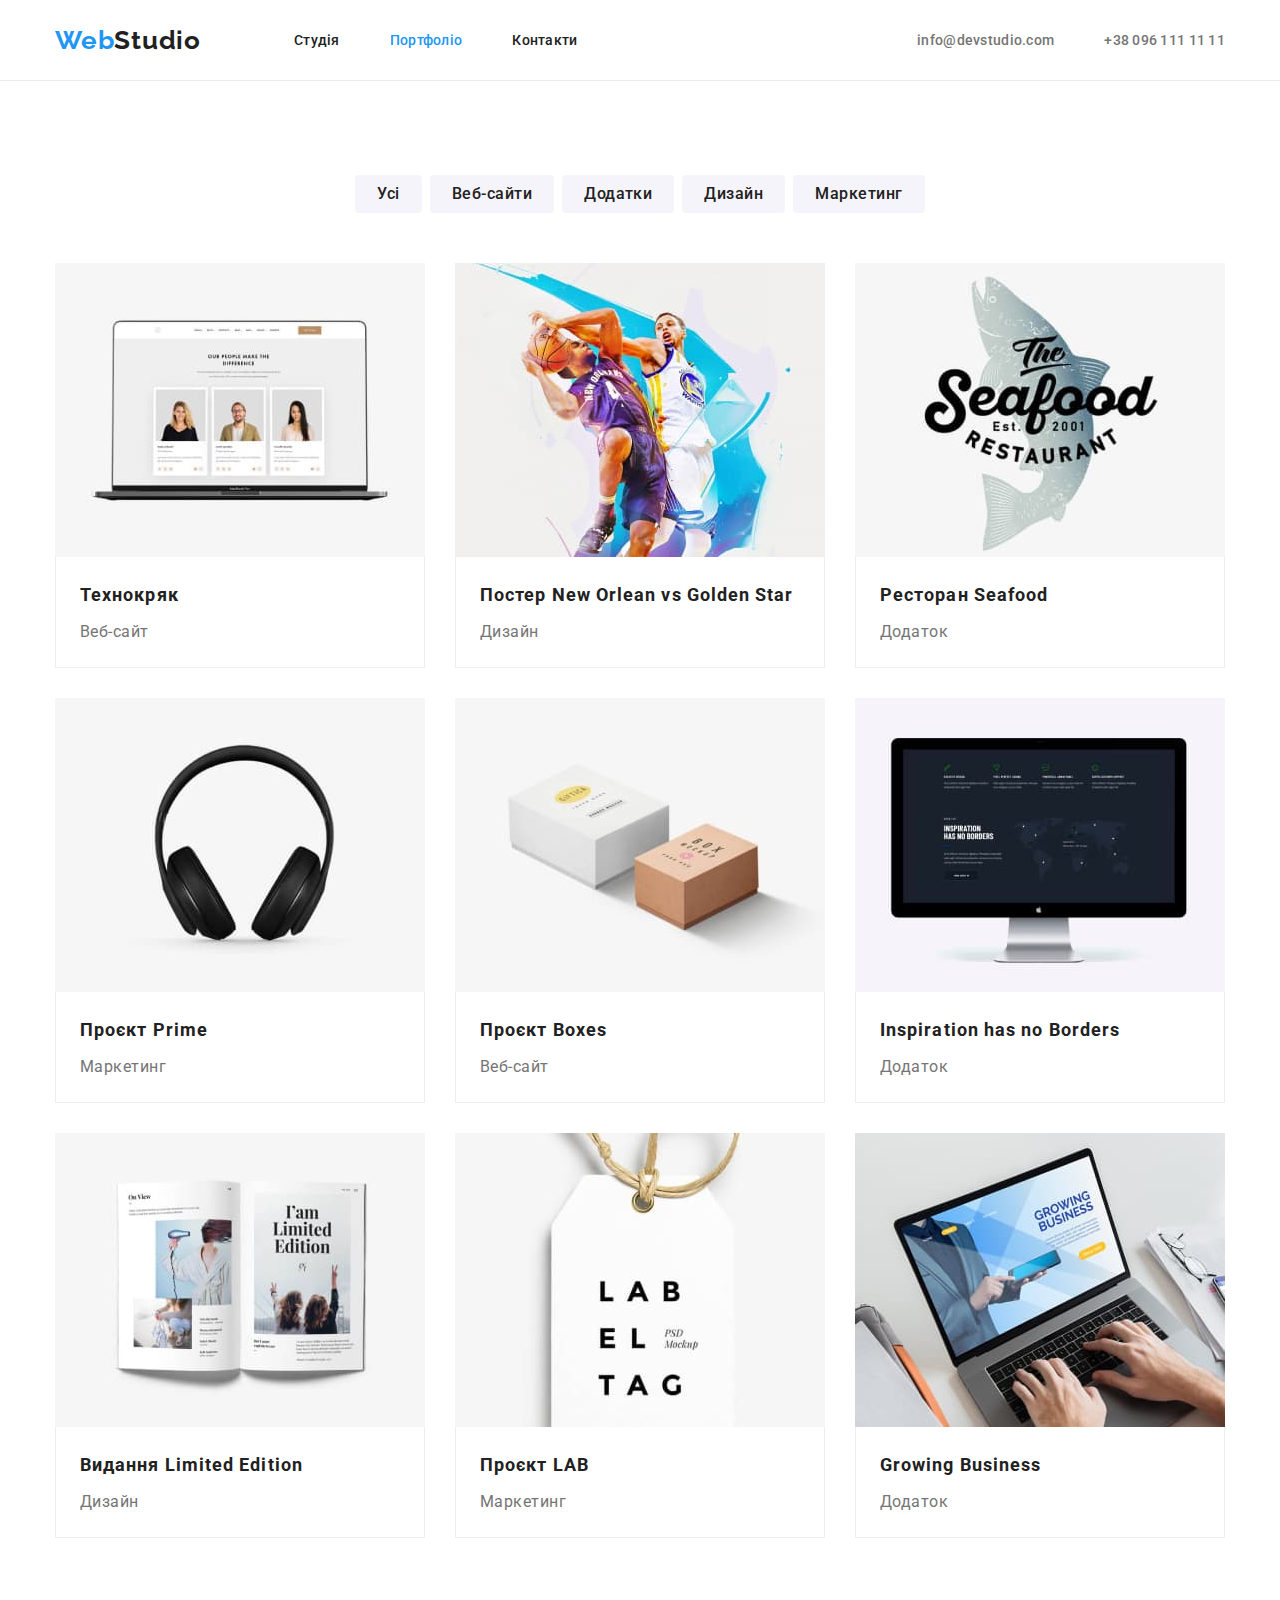
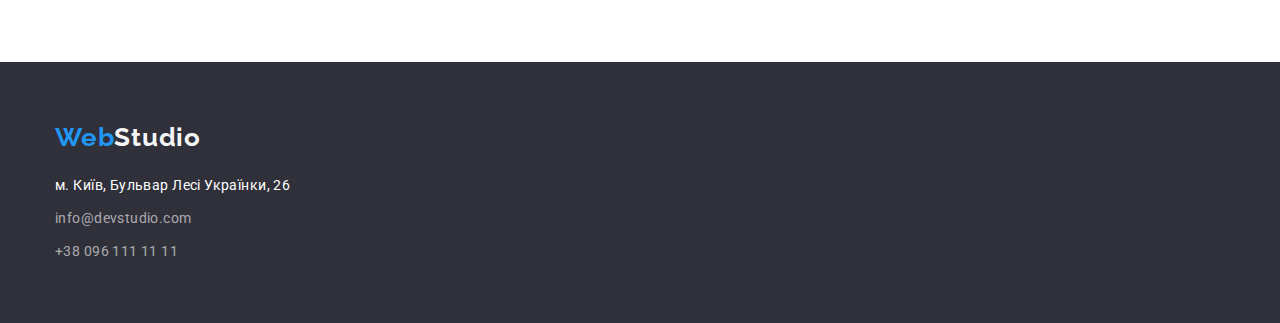
==== portfolio.html @ 73512616 "02.11 dz4 hero" ====
<!DOCTYPE html>
<html lang="en">
<head>
    <meta charset="UTF-8">
    <meta http-equiv="X-UA-Compatible" content="IE=edge">
    <meta name="viewport" content="width=device-width, initial-scale=1.0">
    <link rel="preconnect" href="https://fonts.googleapis.com">
    <link rel="preconnect" href="https://fonts.gstatic.com" crossorigin>
    <link href="https://fonts.googleapis.com/css2?family=Raleway:wght@700&family=Roboto:wght@400;500;700;900&display=swap"
     rel="stylesheet">
    <title>Портфоліо</title>
        <link rel="stylesheet" href="https://cdnjs.cloudflare.com/ajax/libs/modern-normalize/1.1.0/modern-normalize.min.css">
    <link rel="stylesheet" href="./css/styles.css">

</head>
<body class="page">
    <!-- HEADER -->
    <header class="header">
        <div class="container main-header">
            <nav class="nav-list">
                <a href="" class="logo">
                    <span class="logo-color">Web</span>Studio </a>
                <ul class="site-nav list">
    <li class="item"><a href="./index.html" class="link">Студія</a></li>
    <li class="item"><a href="" class="link current">Портфоліо</a></li>
    <li class="item"><a href="" class="link">Контакти</a></li>
</ul>
</nav>

<ul class="contacts list">
    <li class="item"><a href="mailto:info@devstudio.com" class="link">info@devstudio.com</a></li>
    <li class="item"><a href="tel:+380961111111" class="link">+38 096 111 11 11</a></li>
</ul>
</div>
</header>
    
    <main>
        <section class="section portfolio">
                        <div class="container">
    <h1 class="visually-hidden">Наші переваги</h1>
        <ul class="projects list">
        <li class="item"><button class="projects-button button" type="button">Усі</button></li>
        <li class="item"><button class="projects-button button" type="button">Веб-сайти</button></li>
        <li class="item"><button class="projects-button button" type="button">Додатки</button></li>
        <li class="item"><button class="projects-button button" type="button">Дизайн</button></li>
        <li class="item"><button class="projects-button button" type="button">Маркетинг</button></li>
    </ul>

<ul class="project-list list">
<li class="item"> 
    <a class="project-item" href=""><img src="image/techno.jpg" alt="Технокряк" width="370" height="294">
    <div class="name-project">
    <h2 class="title-project">Технокряк</h2>
    <p class="type-project">Веб-сайт</p></div>
</a></li>
    <li class="item"> 
        <a class="project-item" href=""><img src="image/orlean.jpg" alt="Постер" width="370" height="294">
    <div class="name-project">
    <h2 class="title-project">Постер New Orlean vs Golden Star</h2>
    <p class="type-project">Дизайн</p></div>
</a></li>
    <li class="item"> 
        <a class="project-item" href=""><img src="image/seafood.jpg" alt="Ресторан" width="370" height="294">
    <div class="name-project">
    <h2 class="title-project">Ресторан Seafood</h2>
    <p class="type-project">Додаток</p></div>
</a></li>
    <li class="item"> <a class="project-item" href=""><img src="image/prime.jpg" alt="Проєкт 1" width="370" height="294">
    <div class="name-project">
    <h2 class="title-project">Проєкт Prime</h2>
    <p class="type-project">Маркетинг</p></div>
</a></li>
    <li class="item"> <a class="project-item" href=""><img src="image/boxes.jpg" alt="Проєкт 2" width="370" height="294">
    <div class="name-project">
    <h2 class="title-project">Проєкт Boxes</h2>
    <p class="type-project">Веб-сайт</p></div>
</a></li>
    <li class="item"> <a class="project-item" href=""><img src="image/inspiration.jpg" alt="Inspiration has no Borders" width="370" height="294">
    <div class="name-project">
    <h2 class="title-project">Inspiration has no Borders</h2>
    <p class="type-project">Додаток</p></div>
</a></li>
    <li class="item"> <a class="project-item" href=""><img src="image/limited.jpg" alt="Видання" width="370" height="294">
    <div class="name-project">
    <h2 class="title-project">Видання Limited Edition</h2>
    <p class="type-project">Дизайн</p></div>
</a></li>
    <li class="item"> <a class="project-item" href=""><img src="image/lab.jpg" alt="Проєкт 3" width="370" height="294">
    <div class="name-project">
    <h2 class="title-project">Проєкт LAB</h2>
    <p class="type-project">Маркетинг</p></div>
</a></li>
    <li class="item"> <a class="project-item" href=""><img src="image/business.jpg" alt="Growing Business" width="370" height="294">
    <div class="name-project">
    <h2 class="title-project">Growing Business</h2>
    <p class="type-project">Додаток</p></div>
</a></li>
</ul>
</div>
</section>


    </main>
    <footer class="footer">
        <div class="container footer-main">
            <a href="" class="logo">
                <span class="logo-color">Web</span><span class="logo-color-name">Studio</span></a>
    
            <address>
                <ul class="footer-contacts list">
                    <li class="item"><a href="https://goo.gl/maps/XcFaBaofBQ11y2KW9" target="_blank" class="address link"
                            rel="noreferrer noopener nofollow">
                            м. Київ, Бульвар Лесі Українки, 26</a></li>
                    <li class="item"><a href="mailto:info@devstudio.com" class="link">info@devstudio.com</a></li>
                    <li class="item"><a href="tel:+380961111111" class="link">+38 096 111 11 11</a></li>
                </ul>
            </address>
        </div>
    </footer>
</body>
</html>
---- css/styles.css ----
/* General */
:root {
    --primary-text-color: #212121;
    --secondary-text-color: #757575;
    --accent-color: #2196F3;
    --primary-white-color: #F5F5F5;
    --secondary-white-color:#FFFFFF;
}
.page {
    color: var(--primary-text-color);
    font-family: Roboto, sans-serif;
       
}
.link, .logo, .project-item{
    text-decoration: none;
}
.list{
padding:0;
margin:0;
list-style: none;
}

.visually-hidden {
    position: absolute;
    white-space: nowrap;
    width: 1px;
    height: 1px;
    overflow: hidden;
    border: 0;
    padding: 0;
    clip: rect(0 0 0 0);
    clip-path: inset(50%);
    margin: -1px;
}
h1,h2,h3,h4,h5,ul,p{
padding: 0;
margin: 0;
}
img{
    display: block;
    width: 100%;
    height: auto;
}
.container {
    margin-left: auto;
    margin-right: auto;
    width: 1200px;
    padding-left: 15px;
    padding-right: 15px;
    /* outline: 2px solid tomato; */
}

/* Header */
.header{
background-color: var(--secondary-white-color);
border-bottom: 1px solid #ECECEC;

}
.main-header{
    display: flex;
}
.nav-list{
    display: flex;
    align-items: center;
}
.site-nav{
    display: flex;
}
.site-nav .item:not(:last-child){
    margin-right: 50px;
}
.contacts {
    display: flex;
    margin-left: auto;
    align-items: center;
}
.contacts .item+.item {
    margin-left: 50px;
}

.site-nav .link{
padding-top: 32px;
padding-bottom: 32px;
display: block;

color:var(--primary-text-color);
font-weight: 500;
font-size: 14px;
line-height: calc(16/14);
letter-spacing: 0.02em; 

}
.link.current {
color: var(--accent-color);
}
.site-nav .link:hover, .site-nav .link:focus
{
color:var(--accent-color);

}
.contacts .link {
  display: block;
    padding-top: 32px;
    padding-bottom: 32px;

  color: var(--secondary-text-color);
  font-weight: 500;
  font-size: 14px;
  line-height: calc(16/14);
  letter-spacing: 0.02em; 
}

.contacts .link:hover,
.contacts .link:focus {
    color: var(--accent-color);
}
.logo {
    display: block;
        margin-right: 93px;

    color: var(--primary-text-color);
    font-family: Raleway;
     font-style: normal;
     font-weight: 700;
     font-size: 26px;
     line-height: 31px;
     letter-spacing: 0.03em;
     
 }

.logo-color {
     color: var(--accent-color);
 }
 .logo-color-name {
     color: var(--primary-white-color);
 }
 /* Section */
 .hero{
    padding-top: 200px;
    padding-bottom: 200px;

    /* background-color: #2F303A;  */
    text-align: center;
    
    /* overlay */
    max-width: 1600px;
        height: 600px;
        margin-left: auto;
        margin-right: auto;
        outline: 1px solid black;
    background-image: linear-gradient(to right,rgba(47, 48, 58,0.4),
        rgba(47, 48, 58, 0.4)), url("../image/hero.jpg");
    
        background-repeat: no-repeat;
        background-position: center;
        /* background-size: cover; */
     } 

 .hero-title{
margin: 0 auto;
margin-bottom: 30px;
width: 696px;

color: var(--secondary-white-color);
font-weight: 900;
font-size: 44px;
line-height: calc(60/44);
letter-spacing: 0.06em;
text-transform: uppercase;
}
.section{
    padding-bottom:94px;
    
}
.section-title {
    margin-top:0;
    margin-bottom: 50px;
    font-weight: 700;

    font-size: 36px;
    line-height: calc(42/36);
    text-align: center;
    letter-spacing: 0.03em;
}
.title{
    font-weight: 700;
    font-size: 14px;
    line-height: calc(16/14);
    letter-spacing: 0.03em;
    text-transform: uppercase;
}
.benefits{
    padding-top: 94px;
}
.benefits-list, .our-work, .our-team{
    display: flex;
    
}
.benefits-list .title{
    margin-bottom: 10px;
}
    .benefits-list .item{
    margin-right: 30px;
    width: 270px;
        
    }
   .benefits-list .item:nth-child(4n) {
    margin-right: 0;
   }

.benefits-description{
color: var(--secondary-text-color);
font-weight: 400;
font-size: 14px;
line-height: calc(24/14);
letter-spacing: 0.03em;
}
.our-work .item{
width: 370px;
margin-right: 30px;
}
.our-work .item:nth-child(3n) {
    margin-right: 0;
}
.our-team .item {
    margin-right: 30px;

    background: var(--secondary-white-color);
    box-shadow: 0px 1px 3px rgba(0, 0, 0, 0.12), 0px 1px 1px rgba(0, 0, 0, 0.14), 0px 2px 1px rgba(0, 0, 0, 0.2);
    border-radius: 0px 0px 4px 4px;
}

.our-team .item:nth-child(4n) {
    margin-right: 0;
}
.team{
    padding-top: 94px;
    background-color: #F5F4FA;
}
.our-team{
font-size: 16px;
line-height: calc(19/16);
text-align: center;
letter-spacing: 0.03em;

} 

.team-member{
    font-size: 16px;
    font-weight: 500;
    margin-bottom: 10px;
}
.profession{
    color: var(--secondary-text-color);
    font-weight: 400;
    font-size: 16px;

    }
    .team-description{
        padding-top: 30px;
        padding-bottom: 30px;
            }
            .team-img{
                display: block;
            }

/* Portfolio */
.portfolio{
padding-top: 94px;
padding-bottom: 94px;
}
.projects{
    display: flex;
    justify-content: center;
    margin-bottom: 50px;
}
.projects .item:not(:last-child) {
    margin-right: 8px;
}
.title-project{
   color: var(--primary-text-color);
    font-weight: 700;
    font-size: 18px;
    line-height: 2;   
    letter-spacing: 0.06em;
}
.type-project{
    color: var(--secondary-text-color);
    font-weight: 400;
    font-size: 16px;
    line-height: calc(30/16);
    letter-spacing: 0.03em;
}
.project-list{
    display: flex;
    flex-wrap: wrap;
   }
 
.project-list .item{
    width: 370px;
    margin-right: 30px;
    margin-bottom: 30px;
}
.project-list .item:nth-child(3n){
margin-right: 0;
}

.project-list .title-project {
    margin-bottom: 4px;
}
.name-project{
    padding: 20px 24px;
    border-right: 1px solid #EEEEEE;
    border-bottom: 1px solid #EEEEEE;
    border-left: 1px solid #EEEEEE;
}
.project-item{
    display: block;
}

/* Footer */
address{
    font-style: normal;
}
.footer{
 padding-top: 60px;
 padding-bottom: 60px;
 background-color: #2F303A;;
 
 }
.footer-main .logo {
margin-bottom: 20px;
} 

/* .footer-main .footer-contacts {

} */

.footer-contacts .link{
color: rgba(255, 255, 255, 0.6);
font-weight: 400;
font-size: 14px;
line-height: calc(24/14);
letter-spacing: 0.03em;
}
.footer-contacts .address{
 color: var(--secondary-white-color);  
}
.footer-contacts .link:hover,
.footer-contacts .link:focus {
 color: var(--accent-color);}

.footer-contacts .item:not(:last-child) {
    margin-bottom: 9px;
}

/* Button */
.button {
    color: var(--primary-text-color);
    background-color: var(--secondary-white-color);
    font-size: 16px;
    font-family: inherit;
    cursor: pointer;
    text-decoration: none;
    text-align: center;
    
}
.button.hero-button {
    padding: 10px 32px;
    color: var(--primary-white-color);
    background-color: var(--accent-color); 
    font-weight: 700;
    line-height: calc(30/16);
    align-items: center;
    letter-spacing: 0.06em;
border-radius: 4px;
    border: none;
  
}
.button.hero-button:focus,
.button.hero-button:hover {
    background-color: #188CE8;
}
 .button.projects-button{ 
    padding: 6px 22px;
    color:var(--primary-text-color);
    background-color:#F5F4FA;  
    font-weight: 500;
    line-height: calc(26/16);
    letter-spacing: 0.03em;
    /* filter: drop-shadow(0px 4px 4px rgba(0, 0, 0, 0.25)); */
    border-radius: 4px;
    border: none;
}
.button.projects-button:focus,
.button.projects-button:hover {
    background-color: var(--accent-color);
    color: var(--primary-white-color);
}
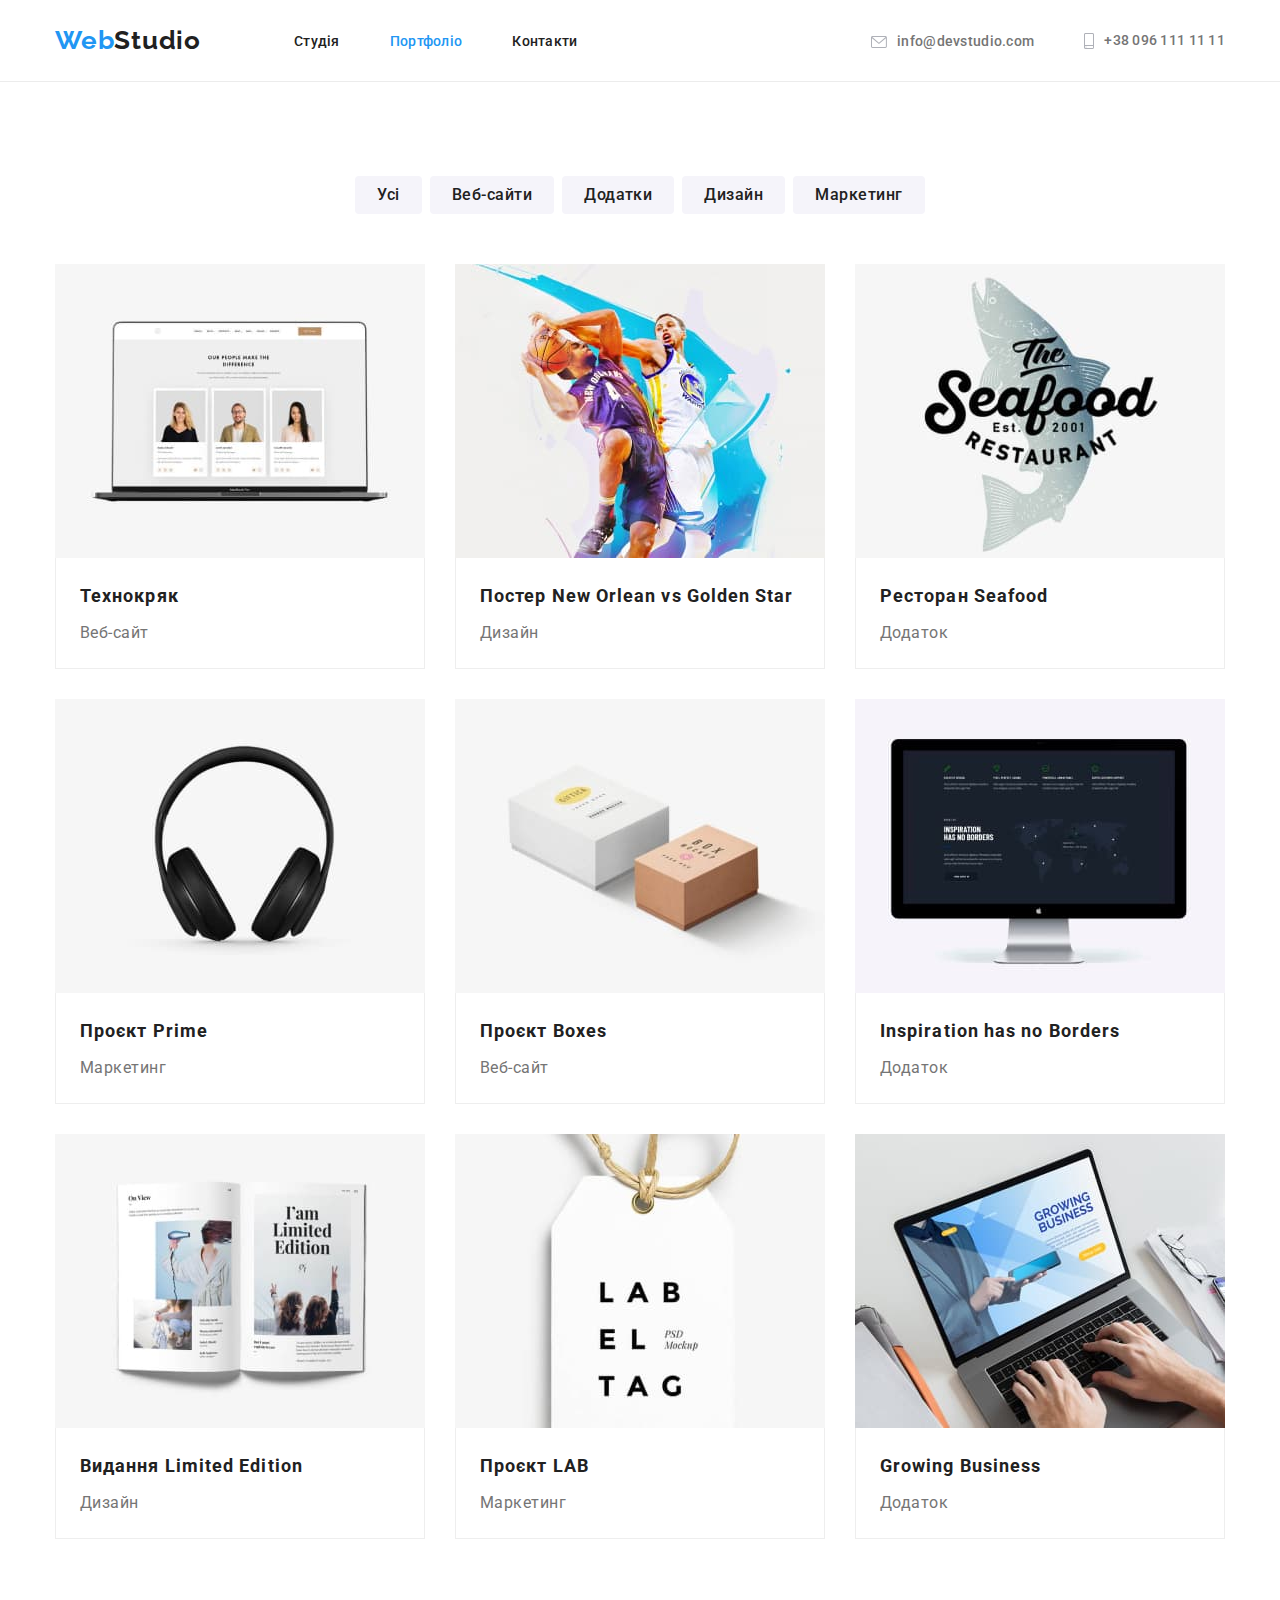
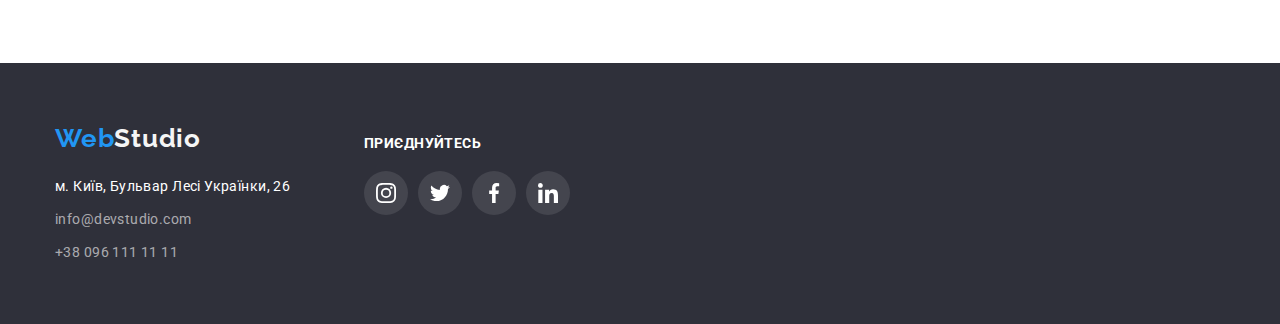
==== commit b88243bb: "05.11.22 dz4" ====
--- a/portfolio.html
+++ b/portfolio.html
@@ -28,8 +28,18 @@
 </nav>
 
 <ul class="contacts list">
-    <li class="item"><a href="mailto:info@devstudio.com" class="link">info@devstudio.com</a></li>
-    <li class="item"><a href="tel:+380961111111" class="link">+38 096 111 11 11</a></li>
+
+    <li class="item">
+        <a href="mailto:info@devstudio.com" class="phone-link link"><svg class="phone icon" width="16" height="12">
+                <use href="./image/icons.svg#phone"></use>
+            </svg>info@devstudio.com</a>
+    </li>
+
+    <li class="item">
+        <a href="tel:+380961111111" class="phone-link link"><svg class="phone icon" width="10" height="16">
+                <use href="./image/icons.svg#smartphone"></use>
+            </svg>+38 096 111 11 11</a>
+    </li>
 </ul>
 </div>
 </header>
@@ -48,52 +58,76 @@
 
 <ul class="project-list list">
 <li class="item"> 
-    <a class="project-item" href=""><img src="image/techno.jpg" alt="Технокряк" width="370" height="294">
+       <a class="project-item" href="">
+        <div class="project-box">
+        <img src="image/techno.jpg" alt="Технокряк" width="370" height="294">
     <div class="name-project">
     <h2 class="title-project">Технокряк</h2>
-    <p class="type-project">Веб-сайт</p></div>
+    <p class="type-project">Веб-сайт</p>
+</div>
+</div>
+</a>
+
+</li>
+    <li class="item"> 
+        <a class="project-item" href="">
+            <div class="project-box">
+            <img src="image/orlean.jpg" alt="Постер" width="370" height="294">
+    <div class="name-project">
+    <h2 class="title-project">Постер New Orlean vs Golden Star</h2>
+    <p class="type-project">Дизайн</p>
+</div>
+</div>
 </a></li>
     <li class="item"> 
-        <a class="project-item" href=""><img src="image/orlean.jpg" alt="Постер" width="370" height="294">
-    <div class="name-project">
-    <h2 class="title-project">Постер New Orlean vs Golden Star</h2>
-    <p class="type-project">Дизайн</p></div>
-</a></li>
-    <li class="item"> 
-        <a class="project-item" href=""><img src="image/seafood.jpg" alt="Ресторан" width="370" height="294">
+        <a class="project-item" href="">
+            <div class="project-box">
+            <img src="image/seafood.jpg" alt="Ресторан" width="370" height="294">
     <div class="name-project">
     <h2 class="title-project">Ресторан Seafood</h2>
-    <p class="type-project">Додаток</p></div>
+    <p class="type-project">Додаток</p></div></div>
 </a></li>
-    <li class="item"> <a class="project-item" href=""><img src="image/prime.jpg" alt="Проєкт 1" width="370" height="294">
+    <li class="item"> <a class="project-item" href="">
+        <div class="project-box">
+        <img src="image/prime.jpg" alt="Проєкт 1" width="370" height="294">
     <div class="name-project">
     <h2 class="title-project">Проєкт Prime</h2>
-    <p class="type-project">Маркетинг</p></div>
+    <p class="type-project">Маркетинг</p></div></div>
 </a></li>
-    <li class="item"> <a class="project-item" href=""><img src="image/boxes.jpg" alt="Проєкт 2" width="370" height="294">
+    <li class="item"> <a class="project-item" href="">
+        <div class="project-box">
+        <img src="image/boxes.jpg" alt="Проєкт 2" width="370" height="294">
     <div class="name-project">
     <h2 class="title-project">Проєкт Boxes</h2>
-    <p class="type-project">Веб-сайт</p></div>
+    <p class="type-project">Веб-сайт</p></div></div>
 </a></li>
-    <li class="item"> <a class="project-item" href=""><img src="image/inspiration.jpg" alt="Inspiration has no Borders" width="370" height="294">
+    <li class="item"> <a class="project-item" href="">
+        <div class="project-box">
+        <img src="image/inspiration.jpg" alt="Inspiration has no Borders" width="370" height="294">
     <div class="name-project">
     <h2 class="title-project">Inspiration has no Borders</h2>
-    <p class="type-project">Додаток</p></div>
+    <p class="type-project">Додаток</p></div></div>
 </a></li>
-    <li class="item"> <a class="project-item" href=""><img src="image/limited.jpg" alt="Видання" width="370" height="294">
+    <li class="item"> <a class="project-item" href="">
+        <div class="project-box">
+        <img src="image/limited.jpg" alt="Видання" width="370" height="294">
     <div class="name-project">
     <h2 class="title-project">Видання Limited Edition</h2>
-    <p class="type-project">Дизайн</p></div>
+    <p class="type-project">Дизайн</p></div></div>
 </a></li>
-    <li class="item"> <a class="project-item" href=""><img src="image/lab.jpg" alt="Проєкт 3" width="370" height="294">
+    <li class="item"> <a class="project-item" href="">
+        <div class="project-box">
+        <img src="image/lab.jpg" alt="Проєкт 3" width="370" height="294">
     <div class="name-project">
     <h2 class="title-project">Проєкт LAB</h2>
-    <p class="type-project">Маркетинг</p></div>
+    <p class="type-project">Маркетинг</p></div></div>
 </a></li>
-    <li class="item"> <a class="project-item" href=""><img src="image/business.jpg" alt="Growing Business" width="370" height="294">
+    <li class="item"> <a class="project-item" href="">
+        <div class="project-box">
+        <img src="image/business.jpg" alt="Growing Business" width="370" height="294">
     <div class="name-project">
     <h2 class="title-project">Growing Business</h2>
-    <p class="type-project">Додаток</p></div>
+    <p class="type-project">Додаток</p></div></div>
 </a></li>
 </ul>
 </div>
@@ -103,18 +137,54 @@
     </main>
     <footer class="footer">
         <div class="container footer-main">
-            <a href="" class="logo">
-                <span class="logo-color">Web</span><span class="logo-color-name">Studio</span></a>
+            <div class="footer-general">
+                <div class="logo-address">
+                    <a href="" class="logo">
+                        <span class="logo-color">Web</span><span class="logo-color-name">Studio</span></a>
+                    <address>
     
-            <address>
-                <ul class="footer-contacts list">
-                    <li class="item"><a href="https://goo.gl/maps/XcFaBaofBQ11y2KW9" target="_blank" class="address link"
-                            rel="noreferrer noopener nofollow">
-                            м. Київ, Бульвар Лесі Українки, 26</a></li>
-                    <li class="item"><a href="mailto:info@devstudio.com" class="link">info@devstudio.com</a></li>
-                    <li class="item"><a href="tel:+380961111111" class="link">+38 096 111 11 11</a></li>
-                </ul>
-            </address>
+                        <ul class="footer-contacts list">
+                            <li class="item"><a href="https://goo.gl/maps/XcFaBaofBQ11y2KW9" target="_blank"
+                                    class="address link" rel="noreferrer noopener nofollow">
+                                    м. Київ, Бульвар Лесі Українки, 26</a></li>
+                            <li class="item"><a href="mailto:info@devstudio.com" class="link">info@devstudio.com</a></li>
+                            <li class="item"><a href="tel:+380961111111" class="link">+38 096 111 11 11</a></li>
+                        </ul>
+                    </address>
+                </div>
+                <div class="social-footer">
+                    <h3 class="footer-title">Приєднуйтесь</h3>
+                    <ul class="social-icons list">
+                        <li>
+                            <a href="" class="social-link">
+                                <svg class="icon" width="20" height="20">
+                                    <use href="./image/icons.svg#instagram"></use>
+                                </svg>
+                            </a>
+                        </li>
+                        <li>
+                            <a href="" class="social-link">
+                                <svg class="icon" width="20" height="20">
+                                    <use href="./image/icons.svg#twitter"></use>
+                                </svg>
+                            </a>
+                        </li>
+                        <li><a href="" class="social-link">
+                                <svg class="icon" width="20" height="20">
+                                    <use href="./image/icons.svg#facebook"></use>
+                                </svg>
+                            </a>
+                        </li>
+                        <li>
+                            <a href="" class="social-link">
+                                <svg class="icon" width="20" height="20">
+                                    <use href="./image/icons.svg#linkedin"></use>
+                                </svg>
+                            </a>
+                        </li>
+                    </ul>
+                </div>
+            </div>
         </div>
     </footer>
 </body>
--- a/css/styles.css
+++ b/css/styles.css
@@ -5,6 +5,8 @@
     --accent-color: #2196F3;
     --primary-white-color: #F5F5F5;
     --secondary-white-color:#FFFFFF;
+    --social-color:#AFB1B8;
+    --bg-color-secondary:#F5F4FA;
 }
 .page {
     color: var(--primary-text-color);
@@ -18,6 +20,9 @@
 padding:0;
 margin:0;
 list-style: none;
+}
+.icon{
+    fill: var(--social-color);
 }
 
 .visually-hidden {
@@ -52,7 +57,7 @@
 
 /* Header */
 .header{
-background-color: var(--secondary-white-color);
+background-color: var(--secondary-white-col);
 border-bottom: 1px solid #ECECEC;
 
 }
@@ -134,6 +139,14 @@
  .logo-color-name {
      color: var(--primary-white-color);
  }
+ .phone{
+     margin-right: 10px;
+     vertical-align: middle;
+ }
+ .phone-link:hover .phone{
+    fill: var(--accent-color);
+ }
+
  /* Section */
  .hero{
     padding-top: 200px;
@@ -215,6 +228,19 @@
 line-height: calc(24/14);
 letter-spacing: 0.03em;
 }
+.benefits-list .icon{
+    padding: 25px 100px;
+    margin-bottom: 30px;
+    width: 270px;
+    height: 120px;
+   
+    justify-content: center;
+    display: flex;
+    align-items: center;
+    background: var(--bg-color-secondary);
+    border-radius: 4px;
+    fill: var(--primary-text-color);
+}
 .our-work .item{
 width: 370px;
 margin-right: 30px;
@@ -263,6 +289,61 @@
             .team-img{
                 display: block;
             }
+.social-icons{
+    margin: 16px 32px 0px 32px;
+    justify-content: space-between;
+    display: flex;
+}  
+.social-icons .icon{
+    fill: var(--social-color);
+}
+
+.social-link {
+    padding: 12px;
+    width: 44px;
+    height: 44px;
+    justify-content: center;
+    display: flex;
+    align-items: center;
+    border-radius: 50%;
+    color: var(--social-color);
+}  
+.social-icons .social-link:hover{
+    background-color: var(--accent-color);
+}    
+.social-icons .social-link:hover .icon{
+    fill: var(--secondary-white-color);
+} 
+
+/* Our clients */
+.our-clients{
+    display: flex;
+    justify-content: space-between;
+color: var(--social-color);
+}
+
+.our-clients .item{
+padding: 10px 32px;
+border: 1px solid var(--social-color);
+border-radius: 4px;
+}
+.our-clients .item:not(:last-child) {
+    margin-right: 30px;}
+
+.clients-link:hover .icon,
+.clients-link :focus .icon{
+fill: var(--accent-color);
+}
+
+.our-clients .item:hover,
+.our-clients .item:focus {
+border: 1px solid var(--accent-color);
+}
+
+.clients{
+    padding-top: 94px;
+    
+}
 
 /* Portfolio */
 .portfolio{
@@ -317,6 +398,10 @@
 .project-item{
     display: block;
 }
+.project-item:hover .project-box{
+box-shadow: 0px 1px 1px rgba(0, 0, 0, 0.12), 0px 4px 4px rgba(0, 0, 0, 0.06), 1px 4px 6px rgba(0, 0, 0, 0.16);
+}
+
 
 /* Footer */
 address{
@@ -325,19 +410,47 @@
 .footer{
  padding-top: 60px;
  padding-bottom: 60px;
- background-color: #2F303A;;
+ background-color: #2F303A;
  
  }
 .footer-main .logo {
 margin-bottom: 20px;
 } 
-
-/* .footer-main .footer-contacts {
-
-} */
+.footer-general{
+    display: flex;
+}
+
+.social-footer{
+   margin-left: 70px;
+   margin-top: 12px;
+   width: 206px;
+   height: 80px;
+      }
+
+    .social-footer .social-link{
+    
+    fill: var(--secondary-white-color);
+    background-color: rgba(255, 255, 255, 0.1);
+    } 
+    .social-footer .icon{
+    fill: var(--secondary-white-color);
+    }
+      
+    .footer-title{
+       padding-bottom: 20px;
+        font-weight: 700;
+        font-size: 14px;
+        line-height: calc(16/14);
+        letter-spacing: 0.03em;
+        text-transform: uppercase;
+        color: var(--secondary-white-color); 
+    }
+    .social-footer .social-icons{
+        margin: 0;
+    }
 
 .footer-contacts .link{
-color: rgba(255, 255, 255, 0.6);
+color: rgba(255, 255, 255, 0.6); 
 font-weight: 400;
 font-size: 14px;
 line-height: calc(24/14);
@@ -388,7 +501,6 @@
     font-weight: 500;
     line-height: calc(26/16);
     letter-spacing: 0.03em;
-    /* filter: drop-shadow(0px 4px 4px rgba(0, 0, 0, 0.25)); */
     border-radius: 4px;
     border: none;
 }
@@ -396,6 +508,7 @@
 .button.projects-button:hover {
     background-color: var(--accent-color);
     color: var(--primary-white-color);
-}
-
-
+    filter: drop-shadow(0px 4px 4px rgba(0, 0, 0, 0.25));
+}
+
+
